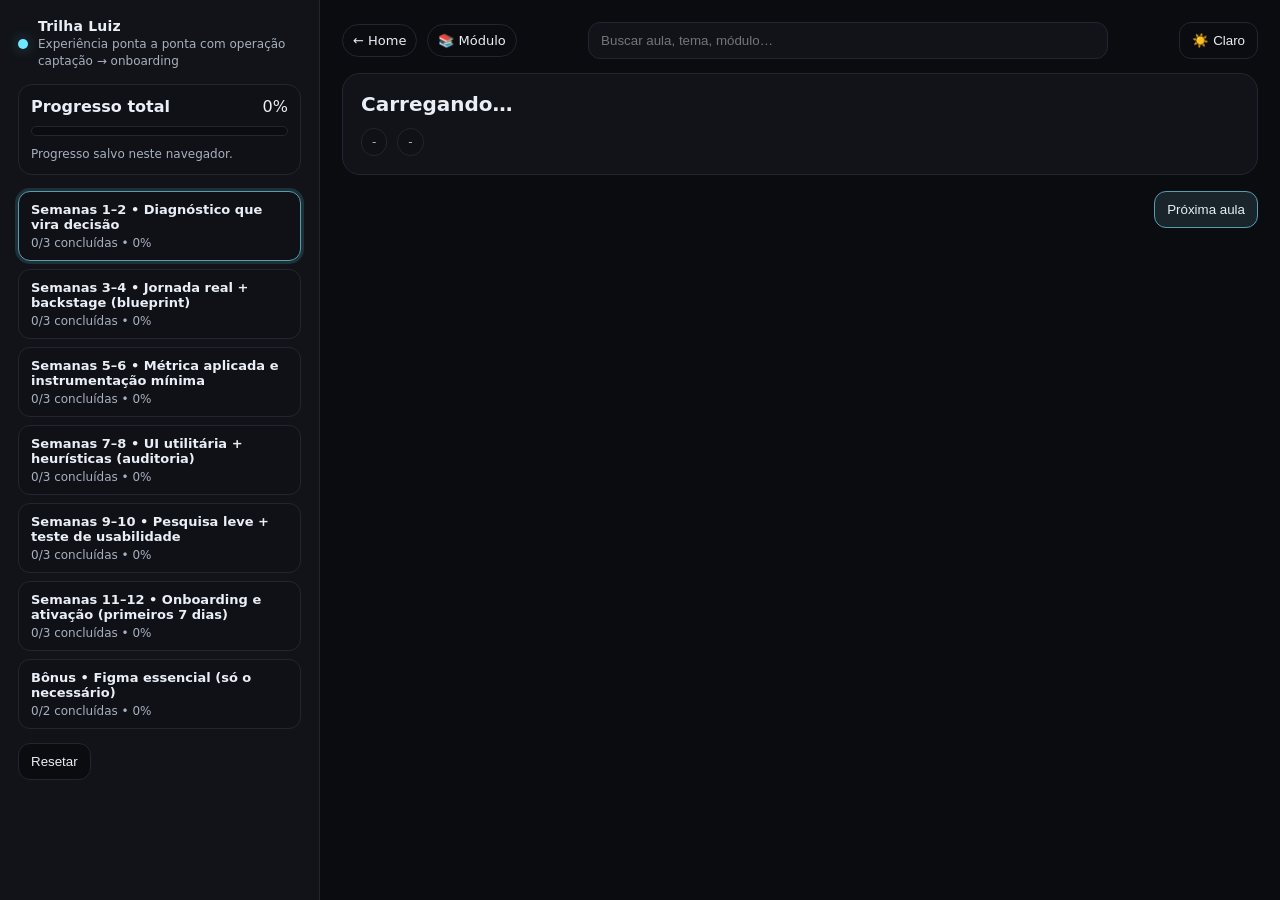
==== m1/index.html @ bdd2bc49 "Add files via upload" ====
<!doctype html>
<html lang="pt-br" data-theme="dark">
<head>
  <meta charset="utf-8" />
  <meta name="viewport" content="width=device-width,initial-scale=1" />
  <title>Trilha Luiz | Módulo</title>
  <link rel="stylesheet" href="../assets/styles.css" />
  <script>window.PAGE_BASE = "../";</script>
</head>
<body data-page="module" data-module="m1">
  <div class="app">
    <aside class="sidebar">
      <div class="brand">
        <span class="dot"></span>
        <div>
          <div class="h1">Trilha Luiz</div>
          <div class="sub">Experiência ponta a ponta com operação<br/>captação → onboarding</div>
        </div>
      </div>

      <div class="progressBox">
        <div class="row">
          <div style="font-weight:800;">Progresso total</div>
          <div class="pct" id="pctTotal">0%</div>
        </div>
        <div class="bar"><span id="barTotal"></span></div>
        <div class="muted" style="margin-top:10px;">
          Progresso salvo neste navegador.
        </div>
      </div>

      <div class="nav" id="nav"></div>

      <div class="sideActions">
        <button class="btn" id="resetBtn">Resetar</button>
      </div>
    </aside>

    <main class="main">
      <div class="topbar">
        <div class="leftTop">
          <a class="chip" id="homeLink" href="../">← Home</a>
          <span class="chip">📚 Módulo</span>
        </div>

        <div class="searchWrap" id="searchWrap">
          <input class="searchInput" id="searchInput" placeholder="Buscar aula, tema, módulo…" />
          <div class="searchResults hidden" id="searchResults"></div>
        </div>

        <button class="btn" id="themeBtn">☀️ Claro</button>
      </div>

      <section id="moduleView">
        <div class="card">
          <h1 class="title" id="modTitle">Carregando…</h1>
          <p class="desc" id="modDesc"></p>

          <div class="pills">
            <span class="pill" id="modMetaA">-</span>
            <span class="pill" id="modMetaB">-</span>
          </div>
        </div>

        <div id="lessons"></div>

        <div class="bottomActions">
          <button class="btn primary" id="nextBtn">Próxima aula</button>
        </div>
      </section>

      <section id="homeView" class="hidden"></section>
    </main>
  </div>

  <script src="../assets/content.js"></script>
  <script src="../assets/app.js"></script>
</body>
</html>
---- assets/styles.css ----
:root {
  --radius-lg: 18px;
  --radius-md: 14px;
  --radius-sm: 12px;
  --shadow: 0 10px 30px rgba(0,0,0,.18);
  --ring: 0 0 0 3px rgba(110,231,255,.14);
}

html[data-theme="dark"] {
  --bg: #0b0c10;
  --panel: #111318;
  --panel2: #0f1116;
  --text: #e9eef7;
  --muted: #a7b0c0;
  --line: #222633;
  --accent: #6ee7ff;
  --chip: #0b0c10;
  --chipText: #e9eef7;
  --btn: #0b0c10;
}

html[data-theme="light"] {
  --bg: #f6f7fb;
  --panel: #ffffff;
  --panel2: #f4f6fb;
  --text: #0e1220;
  --muted: #58627a;
  --line: #e5e8f0;
  --accent: #006dff;
  --chip: #f0f3fa;
  --chipText: #0e1220;
  --btn: #ffffff;
}

* { box-sizing: border-box; }
body {
  margin: 0;
  font-family: ui-sans-serif, system-ui, -apple-system, Segoe UI, Roboto, Arial;
  background: var(--bg);
  color: var(--text);
}

a { color: var(--accent); text-decoration: none; }

.hidden { display: none !important; }

.app {
  display: grid;
  grid-template-columns: 320px 1fr;
  min-height: 100vh;
}

.sidebar {
  border-right: 1px solid var(--line);
  background: var(--panel);
  padding: 18px;
  position: sticky;
  top: 0;
  height: 100vh;
  overflow: auto;
}

.brand {
  display: flex;
  gap: 10px;
  align-items: center;
  margin-bottom: 14px;
}
.dot {
  width: 10px; height: 10px; border-radius: 999px;
  background: var(--accent);
  box-shadow: 0 0 14px rgba(110,231,255,.35);
}
.h1 { font-weight: 800; font-size: 14px; letter-spacing: .2px; }
.sub { color: var(--muted); font-size: 12px; margin-top: 2px; line-height: 1.4; }

.progressBox {
  margin-top: 14px;
  padding: 12px;
  border: 1px solid var(--line);
  border-radius: var(--radius-md);
  background: var(--panel2);
}
.row { display:flex; justify-content: space-between; gap: 10px; align-items:center; }
.pct { font-variant-numeric: tabular-nums; }

.bar {
  width: 100%;
  height: 10px;
  background: var(--bg);
  border: 1px solid var(--line);
  border-radius: 999px;
  margin-top: 10px;
  overflow: hidden;
}
.bar > span { display:block; height: 100%; width: 0%; background: var(--accent); }

.nav {
  margin-top: 16px;
  display:flex;
  flex-direction: column;
  gap: 8px;
}
.nav a {
  display:block;
  border: 1px solid var(--line);
  background: var(--panel2);
  color: var(--text);
  padding: 10px 12px;
  border-radius: var(--radius-sm);
  transition: .15s;
}
.nav a:hover { border-color: color-mix(in oklab, var(--line), var(--text) 15%); }
.nav a.active {
  border-color: color-mix(in oklab, var(--accent), var(--line) 35%);
  box-shadow: var(--ring);
}
.nav .meta { color: var(--muted); font-size: 12px; margin-top: 4px; }

.sideActions {
  display:flex;
  gap: 10px;
  flex-wrap: wrap;
  margin-top: 14px;
}
.btn {
  border: 1px solid var(--line);
  background: var(--btn);
  color: var(--text);
  padding: 10px 12px;
  border-radius: var(--radius-sm);
  cursor: pointer;
}
.btn:hover { border-color: color-mix(in oklab, var(--line), var(--text) 18%); }
.btn.primary {
  border-color: color-mix(in oklab, var(--accent), var(--line) 35%);
  background: color-mix(in oklab, var(--accent), var(--btn) 86%);
}

.muted { color: var(--muted); font-size: 12px; line-height: 1.4; }

.main {
  padding: 22px;
  max-width: 980px;
  width: 100%;
}

.topbar {
  display:flex;
  gap: 10px;
  align-items:center;
  justify-content: space-between;
  margin-bottom: 14px;
}

.leftTop {
  display:flex;
  gap: 10px;
  align-items:center;
  flex-wrap: wrap;
}

.chip {
  display:inline-flex;
  gap: 8px;
  align-items:center;
  padding: 8px 10px;
  border-radius: 999px;
  border: 1px solid var(--line);
  background: var(--chip);
  color: var(--chipText);
  font-size: 13px;
}

.searchWrap {
  position: relative;
  width: min(520px, 100%);
}
.searchInput {
  width: 100%;
  padding: 10px 12px;
  border-radius: var(--radius-sm);
  border: 1px solid var(--line);
  background: var(--panel);
  color: var(--text);
  outline: none;
}
.searchInput:focus {
  border-color: color-mix(in oklab, var(--accent), var(--line) 35%);
  box-shadow: var(--ring);
}

.searchResults {
  position: absolute;
  top: calc(100% + 8px);
  left: 0;
  right: 0;
  border: 1px solid var(--line);
  background: var(--panel);
  border-radius: var(--radius-md);
  overflow: hidden;
  box-shadow: var(--shadow);
  z-index: 50;
  max-height: 340px;
  overflow: auto;
}

.searchResults a {
  display:block;
  padding: 10px 12px;
  border-top: 1px solid var(--line);
  color: var(--text);
}
.searchResults a:first-child { border-top: 0; }
.searchResults a:hover { background: color-mix(in oklab, var(--panel2), var(--panel) 30%); }
.searchResults .small { color: var(--muted); font-size: 12px; margin-top: 4px; }

.card {
  border: 1px solid var(--line);
  background: var(--panel);
  border-radius: var(--radius-lg);
  padding: 18px;
  margin-bottom: 14px;
}

.title { font-size: 20px; font-weight: 850; margin: 0 0 6px; }
.desc { color: var(--muted); margin: 0 0 12px; line-height: 1.5; }

.pills { display:flex; gap: 10px; flex-wrap: wrap; margin-top: 10px; }
.pill {
  display:inline-block;
  padding: 6px 10px;
  border-radius: 999px;
  border: 1px solid var(--line);
  color: var(--muted);
  font-size: 12px;
  background: var(--panel2);
}

.lesson {
  padding: 12px;
  border: 1px solid var(--line);
  border-radius: var(--radius-md);
  background: var(--panel2);
  margin-top: 10px;
  scroll-margin-top: 110px;
}
.lesson.active {
  border-color: color-mix(in oklab, var(--accent), var(--line) 35%);
  box-shadow: var(--ring);
}
.lessonTop { display:flex; gap: 10px; align-items:flex-start; }
.lesson input[type="checkbox"] {
  width: 18px; height: 18px; margin-top: 2px;
  accent-color: var(--accent);
  cursor: pointer;
}
.lesson h3 {
  margin: 0;
  font-size: 14px;
  cursor: pointer;
}
.lesson p {
  margin: 6px 0 0;
  color: var(--muted);
  font-size: 13px;
  line-height: 1.45;
}

.links { margin-top: 8px; display:flex; flex-wrap: wrap; gap: 8px; }
.link {
  display:inline-block;
  padding: 8px 10px;
  border-radius: var(--radius-sm);
  border: 1px solid var(--line);
  background: var(--bg);
  color: var(--text);
  font-size: 13px;
}

.bottomActions {
  position: sticky;
  bottom: 16px;
  display:flex;
  gap: 10px;
  justify-content: flex-end;
  margin-top: 16px;
}

@media (max-width: 900px) {
  .app { grid-template-columns: 1fr; }
  .sidebar { position: relative; height: auto; }
  .topbar { flex-direction: column; align-items: stretch; }
  .searchWrap { width: 100%; }
  .bottomActions { justify-content: stretch; }
  .bottomActions .btn { width: 100%; }
}
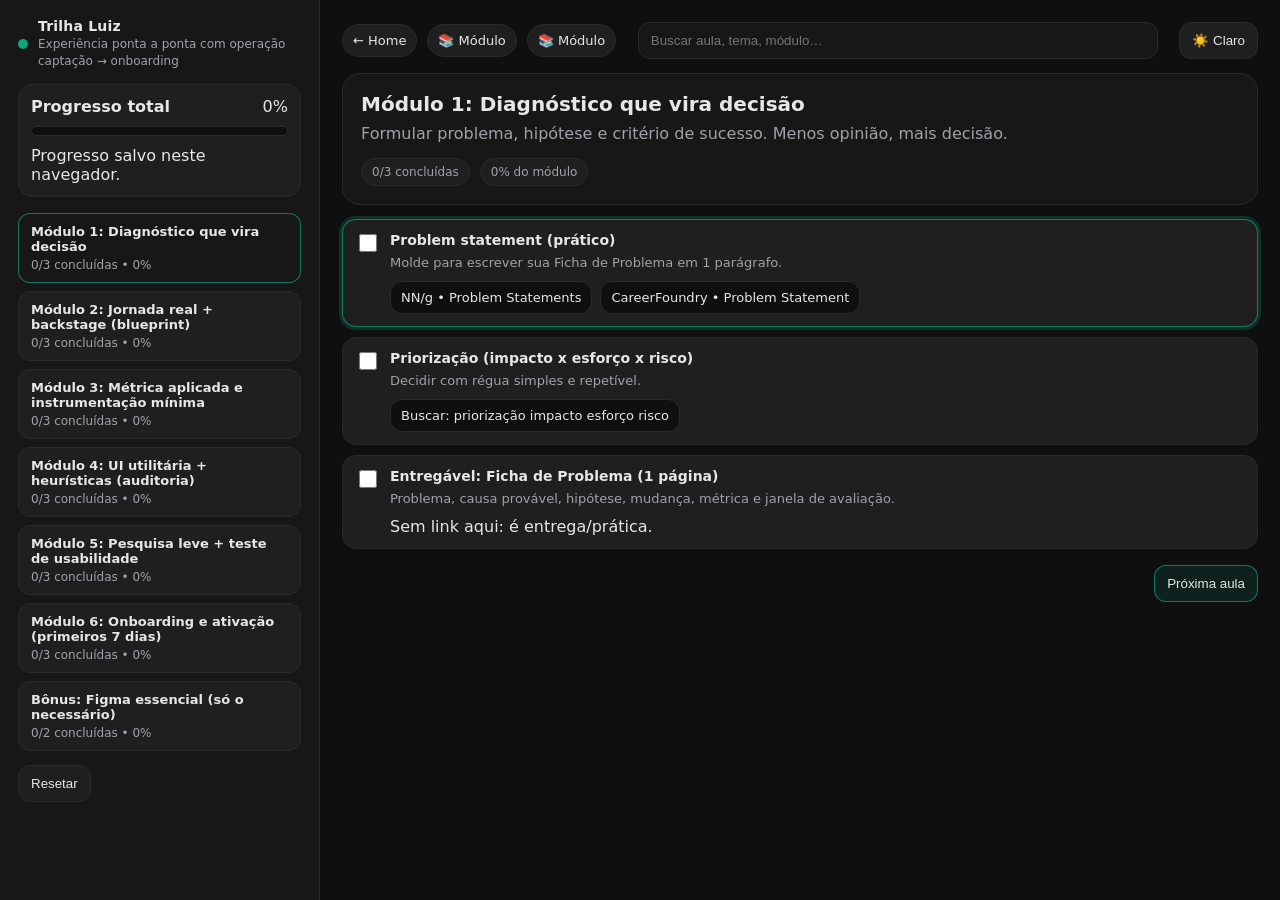
==== commit ba580658: "Update index.html" ====
--- a/m1/index.html
+++ b/m1/index.html
@@ -24,9 +24,7 @@
           <div class="pct" id="pctTotal">0%</div>
         </div>
         <div class="bar"><span id="barTotal"></span></div>
-        <div class="muted" style="margin-top:10px;">
-          Progresso salvo neste navegador.
-        </div>
+        <div class="muted" style="margin-top:10px;">Progresso salvo neste navegador.</div>
       </div>
 
       <div class="nav" id="nav"></div>
@@ -36,11 +34,16 @@
       </div>
     </aside>
 
+    <div class="overlay" id="overlay"></div>
+
     <main class="main">
       <div class="topbar">
         <div class="leftTop">
+          <button class="btn icon menu" id="menuBtn" aria-label="Abrir menu">☰</button>
           <a class="chip" id="homeLink" href="../">← Home</a>
           <span class="chip">📚 Módulo</span>
+          <span class="chip hidden" id="homeChip">🏠 Home</span>
+          <span class="chip hidden" id="moduleChip">📚 Módulo</span>
         </div>
 
         <div class="searchWrap" id="searchWrap">
--- a/assets/styles.css
+++ b/assets/styles.css
@@ -2,37 +2,56 @@
   --radius-lg: 18px;
   --radius-md: 14px;
   --radius-sm: 12px;
-  --shadow: 0 10px 30px rgba(0,0,0,.18);
-  --ring: 0 0 0 3px rgba(110,231,255,.14);
-}
-
+
+  /* ajustes finos */
+  --shadow: 0 16px 40px rgba(0,0,0,.35);
+  --ring: 0 0 0 3px rgba(16,163,127,.22);
+}
+
+/* Dark inspirado em UI do ChatGPT: cinzas escuros, sem neon */
 html[data-theme="dark"] {
-  --bg: #0b0c10;
-  --panel: #111318;
-  --panel2: #0f1116;
-  --text: #e9eef7;
-  --muted: #a7b0c0;
-  --line: #222633;
-  --accent: #6ee7ff;
-  --chip: #0b0c10;
-  --chipText: #e9eef7;
-  --btn: #0b0c10;
-}
-
+  --bg: #0f0f10;
+  --panel: #171717;
+  --panel2: #1f1f1f;
+
+  --text: #e7e7e8;
+  --muted: #a1a1aa;
+
+  --line: #2a2a2e;
+  --lineHover: #3a3a40;
+
+  --accent: #10a37f;
+
+  --chip: #1f1f1f;
+  --chipText: #e7e7e8;
+
+  --btn: #1f1f1f;
+  --btnHover: #262626;
+}
+
+/* Light simples */
 html[data-theme="light"] {
   --bg: #f6f7fb;
   --panel: #ffffff;
   --panel2: #f4f6fb;
+
   --text: #0e1220;
   --muted: #58627a;
+
   --line: #e5e8f0;
+  --lineHover: #cfd6e6;
+
   --accent: #006dff;
+
   --chip: #f0f3fa;
   --chipText: #0e1220;
+
   --btn: #ffffff;
+  --btnHover: #f2f5fb;
 }
 
 * { box-sizing: border-box; }
+
 body {
   margin: 0;
   font-family: ui-sans-serif, system-ui, -apple-system, Segoe UI, Roboto, Arial;
@@ -41,9 +60,9 @@
 }
 
 a { color: var(--accent); text-decoration: none; }
-
 .hidden { display: none !important; }
 
+/* Layout */
 .app {
   display: grid;
   grid-template-columns: 320px 1fr;
@@ -67,9 +86,10 @@
   margin-bottom: 14px;
 }
 .dot {
-  width: 10px; height: 10px; border-radius: 999px;
+  width: 10px;
+  height: 10px;
+  border-radius: 999px;
   background: var(--accent);
-  box-shadow: 0 0 14px rgba(110,231,255,.35);
 }
 .h1 { font-weight: 800; font-size: 14px; letter-spacing: .2px; }
 .sub { color: var(--muted); font-size: 12px; margin-top: 2px; line-height: 1.4; }
@@ -110,10 +130,10 @@
   border-radius: var(--radius-sm);
   transition: .15s;
 }
-.nav a:hover { border-color: color-mix(in oklab, var(--line), var(--text) 15%); }
+.nav a:hover { border-color: var(--lineHover); }
 .nav a.active {
-  border-color: color-mix(in oklab, var(--accent), var(--line) 35%);
-  box-shadow: var(--ring);
+  border-color: rgba(16,163,127,.7);
+  background: var(--panel);
 }
 .nav .meta { color: var(--muted); font-size: 12px; margin-top: 4px; }
 
@@ -123,6 +143,7 @@
   flex-wrap: wrap;
   margin-top: 14px;
 }
+
 .btn {
   border: 1px solid var(--line);
   background: var(--btn);
@@ -131,14 +152,22 @@
   border-radius: var(--radius-sm);
   cursor: pointer;
 }
-.btn:hover { border-color: color-mix(in oklab, var(--line), var(--text) 18%); }
+.btn:hover { border-color: var(--lineHover); background: var(--btnHover); }
+
 .btn.primary {
-  border-color: color-mix(in oklab, var(--accent), var(--line) 35%);
-  background: color-mix(in oklab, var(--accent), var(--btn) 86%);
-}
-
-.muted { color: var(--muted); font-size: 12px; line-height: 1.4; }
-
+  border-color: rgba(16,163,127,.7);
+  background: rgba(16,163,127,.12);
+}
+.btn.primary:hover {
+  background: rgba(16,163,127,.18);
+}
+
+.btn.icon {
+  padding: 10px 12px;
+  line-height: 1;
+}
+
+/* Conteúdo */
 .main {
   padding: 22px;
   max-width: 980px;
@@ -172,10 +201,7 @@
   font-size: 13px;
 }
 
-.searchWrap {
-  position: relative;
-  width: min(520px, 100%);
-}
+.searchWrap { position: relative; width: min(520px, 100%); }
 .searchInput {
   width: 100%;
   padding: 10px 12px;
@@ -186,7 +212,7 @@
   outline: none;
 }
 .searchInput:focus {
-  border-color: color-mix(in oklab, var(--accent), var(--line) 35%);
+  border-color: rgba(16,163,127,.7);
   box-shadow: var(--ring);
 }
 
@@ -212,7 +238,7 @@
   color: var(--text);
 }
 .searchResults a:first-child { border-top: 0; }
-.searchResults a:hover { background: color-mix(in oklab, var(--panel2), var(--panel) 30%); }
+.searchResults a:hover { background: var(--panel2); }
 .searchResults .small { color: var(--muted); font-size: 12px; margin-top: 4px; }
 
 .card {
@@ -246,12 +272,14 @@
   scroll-margin-top: 110px;
 }
 .lesson.active {
-  border-color: color-mix(in oklab, var(--accent), var(--line) 35%);
+  border-color: rgba(16,163,127,.7);
   box-shadow: var(--ring);
 }
 .lessonTop { display:flex; gap: 10px; align-items:flex-start; }
 .lesson input[type="checkbox"] {
-  width: 18px; height: 18px; margin-top: 2px;
+  width: 18px;
+  height: 18px;
+  margin-top: 2px;
   accent-color: var(--accent);
   cursor: pointer;
 }
@@ -287,11 +315,49 @@
   margin-top: 16px;
 }
 
+/* Overlay do menu mobile */
+.overlay {
+  position: fixed;
+  inset: 0;
+  background: rgba(0,0,0,.45);
+  opacity: 0;
+  pointer-events: none;
+  transition: .2s;
+  z-index: 90;
+}
+body.menu-open .overlay {
+  opacity: 1;
+  pointer-events: auto;
+}
+
+/* Mobile: sidebar vira drawer com hamburger */
 @media (max-width: 900px) {
   .app { grid-template-columns: 1fr; }
-  .sidebar { position: relative; height: auto; }
-  .topbar { flex-direction: column; align-items: stretch; }
-  .searchWrap { width: 100%; }
+  .main { padding: 18px; }
+
+  .sidebar {
+    position: fixed;
+    top: 0;
+    left: 0;
+    bottom: 0;
+    height: 100vh;
+    width: 86vw;
+    max-width: 340px;
+    transform: translateX(-110%);
+    transition: transform .2s ease;
+    z-index: 100;
+    border-right: 1px solid var(--line);
+  }
+
+  body.menu-open .sidebar { transform: translateX(0); }
+
+  /* botão menu aparece só no mobile */
+  .btn.icon.menu { display: inline-flex; }
   .bottomActions { justify-content: stretch; }
   .bottomActions .btn { width: 100%; }
 }
+
+/* Desktop: esconde o botão menu */
+@media (min-width: 901px) {
+  .btn.icon.menu { display: none; }
+}
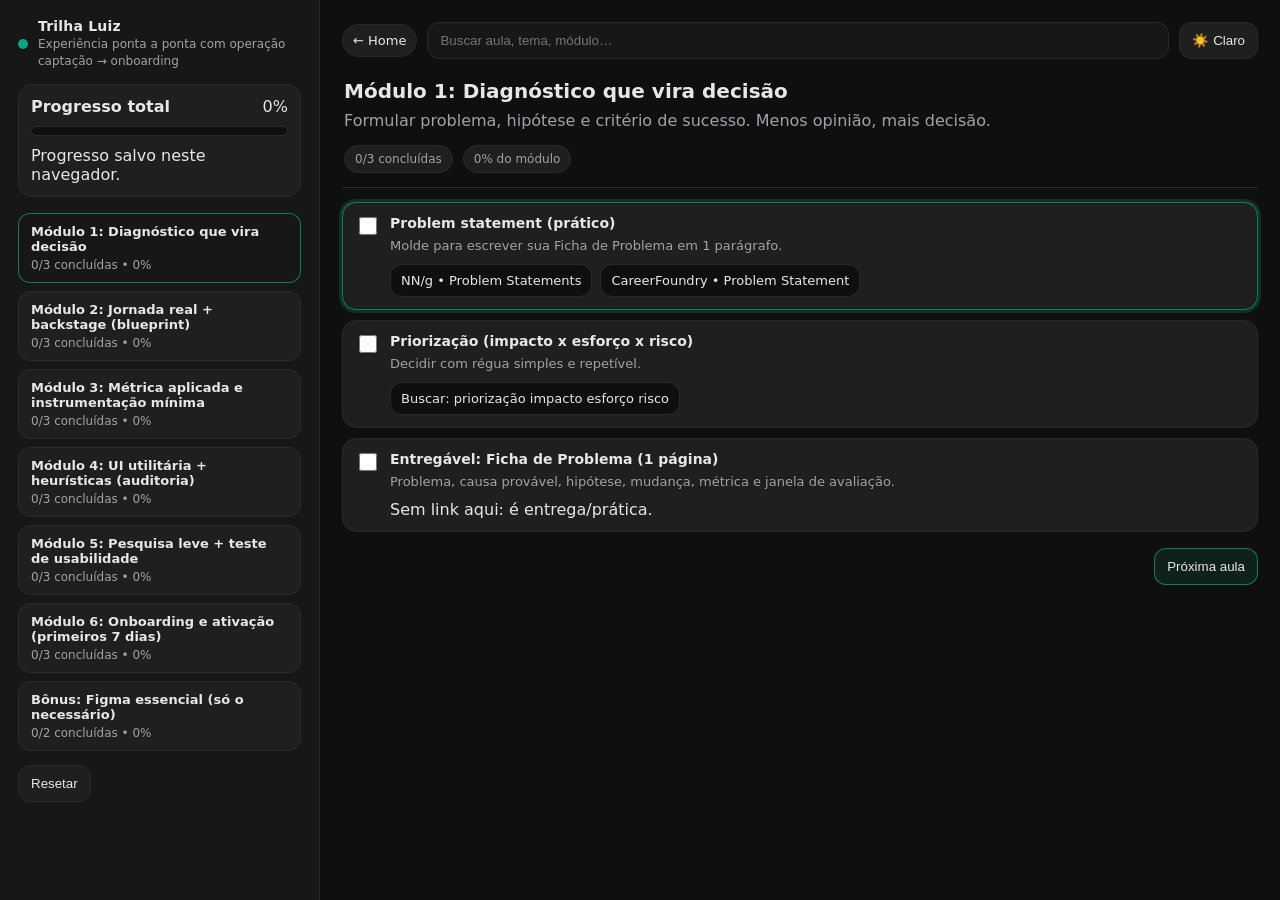
==== commit 8a56b3f7: "Update index.html" ====
--- a/m1/index.html
+++ b/m1/index.html
@@ -38,32 +38,35 @@
 
     <main class="main">
       <div class="topbar">
-        <div class="leftTop">
-          <button class="btn icon menu" id="menuBtn" aria-label="Abrir menu">☰</button>
-          <a class="chip" id="homeLink" href="../">← Home</a>
-          <span class="chip">📚 Módulo</span>
-          <span class="chip hidden" id="homeChip">🏠 Home</span>
-          <span class="chip hidden" id="moduleChip">📚 Módulo</span>
+        <div class="topbarMain">
+          <div class="leftTop">
+            <button class="btn icon menu" id="menuBtn" aria-label="Abrir menu">☰</button>
+            <a class="chip" id="homeLink" href="../">← Home</a>
+          </div>
+
+          <div id="searchBar">
+            <div class="searchWrap" id="searchWrap">
+              <input class="searchInput" id="searchInput" placeholder="Buscar aula, tema, módulo…" />
+              <div class="searchResults hidden" id="searchResults"></div>
+            </div>
+          </div>
+
+          <div class="rightTop">
+            <button class="btn icon search" id="searchBtn" aria-label="Buscar">🔎</button>
+            <button class="btn" id="themeBtn">☀️ Claro</button>
+          </div>
         </div>
-
-        <div class="searchWrap" id="searchWrap">
-          <input class="searchInput" id="searchInput" placeholder="Buscar aula, tema, módulo…" />
-          <div class="searchResults hidden" id="searchResults"></div>
-        </div>
-
-        <button class="btn" id="themeBtn">☀️ Claro</button>
       </div>
 
       <section id="moduleView">
-        <div class="card">
+        <header class="moduleHeader">
           <h1 class="title" id="modTitle">Carregando…</h1>
           <p class="desc" id="modDesc"></p>
-
           <div class="pills">
             <span class="pill" id="modMetaA">-</span>
             <span class="pill" id="modMetaB">-</span>
           </div>
-        </div>
+        </header>
 
         <div id="lessons"></div>
 
--- a/assets/styles.css
+++ b/assets/styles.css
@@ -3,12 +3,11 @@
   --radius-md: 14px;
   --radius-sm: 12px;
 
-  /* ajustes finos */
   --shadow: 0 16px 40px rgba(0,0,0,.35);
   --ring: 0 0 0 3px rgba(16,163,127,.22);
 }
 
-/* Dark inspirado em UI do ChatGPT: cinzas escuros, sem neon */
+/* Dark: vibe ChatGPT */
 html[data-theme="dark"] {
   --bg: #0f0f10;
   --panel: #171717;
@@ -29,7 +28,7 @@
   --btnHover: #262626;
 }
 
-/* Light simples */
+/* Light */
 html[data-theme="light"] {
   --bg: #f6f7fb;
   --panel: #ffffff;
@@ -51,7 +50,6 @@
 }
 
 * { box-sizing: border-box; }
-
 body {
   margin: 0;
   font-family: ui-sans-serif, system-ui, -apple-system, Segoe UI, Roboto, Arial;
@@ -158,14 +156,9 @@
   border-color: rgba(16,163,127,.7);
   background: rgba(16,163,127,.12);
 }
-.btn.primary:hover {
-  background: rgba(16,163,127,.18);
-}
-
-.btn.icon {
-  padding: 10px 12px;
-  line-height: 1;
-}
+.btn.primary:hover { background: rgba(16,163,127,.18); }
+
+.btn.icon { padding: 10px 12px; line-height: 1; }
 
 /* Conteúdo */
 .main {
@@ -174,12 +167,15 @@
   width: 100%;
 }
 
-.topbar {
+/* Cabeçalho (desktop + mobile) */
+.topbar { margin-bottom: 14px; }
+
+.topbarMain {
   display:flex;
   gap: 10px;
   align-items:center;
   justify-content: space-between;
-  margin-bottom: 14px;
+  flex-wrap: wrap;
 }
 
 .leftTop {
@@ -187,6 +183,12 @@
   gap: 10px;
   align-items:center;
   flex-wrap: wrap;
+}
+
+.rightTop {
+  display:flex;
+  gap: 10px;
+  align-items:center;
 }
 
 .chip {
@@ -201,7 +203,10 @@
   font-size: 13px;
 }
 
-.searchWrap { position: relative; width: min(520px, 100%); }
+/* Search */
+#searchBar { flex: 1; min-width: 280px; }
+.searchWrap { position: relative; width: 100%; }
+
 .searchInput {
   width: 100%;
   padding: 10px 12px;
@@ -263,6 +268,14 @@
   background: var(--panel2);
 }
 
+/* Header do módulo (sem card) */
+.moduleHeader {
+  padding: 6px 2px 14px;
+  border-bottom: 1px solid var(--line);
+  margin-bottom: 14px;
+}
+
+/* Aulas */
 .lesson {
   padding: 12px;
   border: 1px solid var(--line);
@@ -270,6 +283,7 @@
   background: var(--panel2);
   margin-top: 10px;
   scroll-margin-top: 110px;
+  cursor: pointer;
 }
 .lesson.active {
   border-color: rgba(16,163,127,.7);
@@ -283,17 +297,8 @@
   accent-color: var(--accent);
   cursor: pointer;
 }
-.lesson h3 {
-  margin: 0;
-  font-size: 14px;
-  cursor: pointer;
-}
-.lesson p {
-  margin: 6px 0 0;
-  color: var(--muted);
-  font-size: 13px;
-  line-height: 1.45;
-}
+.lesson h3 { margin: 0; font-size: 14px; }
+.lesson p { margin: 6px 0 0; color: var(--muted); font-size: 13px; line-height: 1.45; }
 
 .links { margin-top: 8px; display:flex; flex-wrap: wrap; gap: 8px; }
 .link {
@@ -304,6 +309,7 @@
   background: var(--bg);
   color: var(--text);
   font-size: 13px;
+  cursor: pointer;
 }
 
 .bottomActions {
@@ -330,11 +336,12 @@
   pointer-events: auto;
 }
 
-/* Mobile: sidebar vira drawer com hamburger */
+/* Mobile */
 @media (max-width: 900px) {
   .app { grid-template-columns: 1fr; }
   .main { padding: 18px; }
 
+  /* Sidebar vira drawer */
   .sidebar {
     position: fixed;
     top: 0;
@@ -348,16 +355,38 @@
     z-index: 100;
     border-right: 1px solid var(--line);
   }
-
   body.menu-open .sidebar { transform: translateX(0); }
 
-  /* botão menu aparece só no mobile */
+  /* Search no mobile: vira ícone e abre em linha separada */
+  #searchBar {
+    display: none;
+    order: 3;
+    flex: 0 0 100%;
+    margin-top: 10px;
+    min-width: 0;
+  }
+  body.search-open #searchBar { display: block; }
+
+  /* Botões no topo */
   .btn.icon.menu { display: inline-flex; }
-  .bottomActions { justify-content: stretch; }
+  .btn.icon.search { display: inline-flex; }
+
+  /* Next button fixo, sem cobrir conteúdo */
+  #lessons { padding-bottom: 92px; }
+  .bottomActions {
+    position: fixed;
+    left: 18px;
+    right: 18px;
+    bottom: calc(18px + env(safe-area-inset-bottom));
+    justify-content: stretch;
+    z-index: 60;
+  }
   .bottomActions .btn { width: 100%; }
 }
 
-/* Desktop: esconde o botão menu */
+/* Desktop */
 @media (min-width: 901px) {
   .btn.icon.menu { display: none; }
-}
+  .btn.icon.search { display: none; }
+  #searchBar { display: block; }
+}
